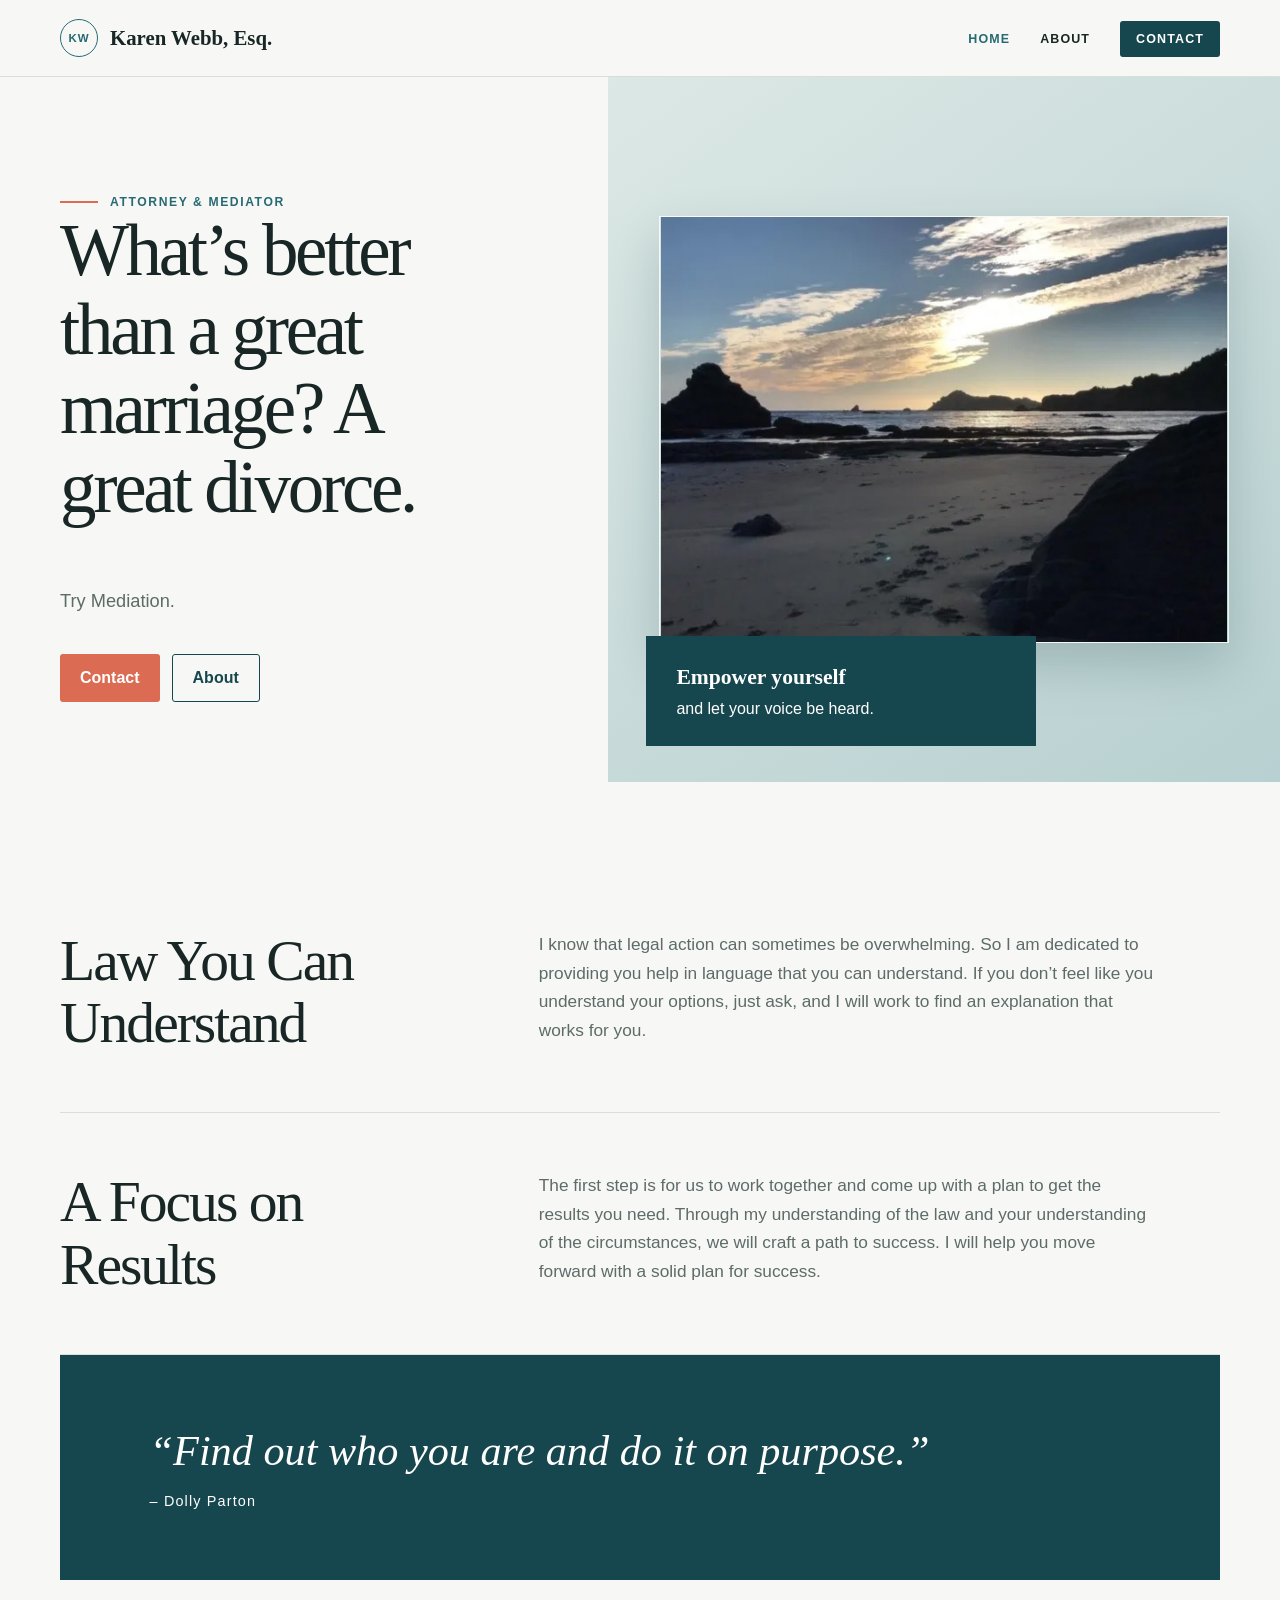
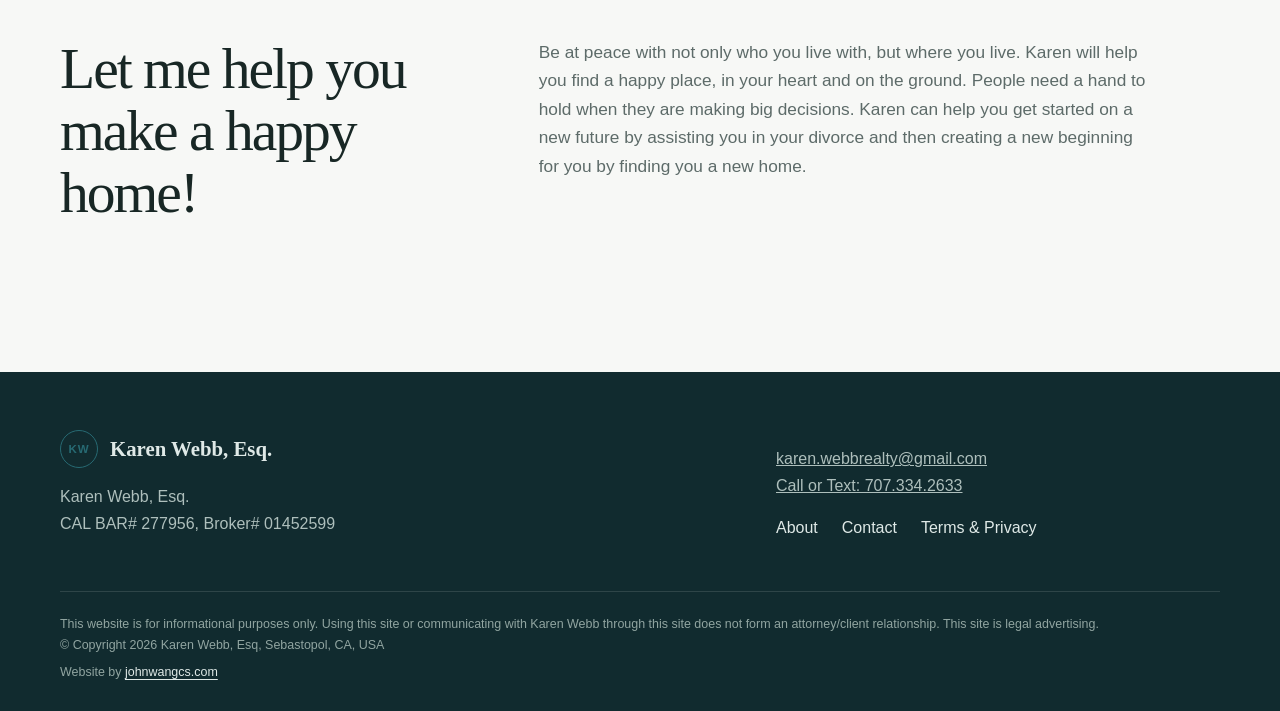
==== index.html @ b5564cf0 "Add Karen Webb law site" ====
<!doctype html>
<html lang="en">
<head>
  <meta charset="utf-8">
  <meta name="viewport" content="width=device-width,initial-scale=1">
  <meta name="robots" content="noindex,nofollow">
  <title>Home | Karen Webb, Esq</title>
  <meta name="description" content="Karen Webb, Esq. is an attorney and mediator serving Sebastopol, California.">
  <link rel="icon" href="assets/images/cropped-karen-webb-law-ico-32x32.png">
  <link rel="stylesheet" href="assets/style.css">
</head>
<body>
<a class="skip" href="#main">Skip to main content</a>
<header class="site-header"><div class="wrap nav-row">
  <a class="brand" href="index.html"><span class="brand-mark">KW</span>Karen Webb, Esq.</a>
  <button class="menu" aria-expanded="false" aria-controls="nav">Menu</button>
  <nav class="nav" id="nav" aria-label="Primary"><ul>
    <li><a href="index.html" aria-current="page">Home</a></li><li><a href="about.html">About</a></li><li><a class="consult" href="contact.html">Contact</a></li>
  </ul></nav>
</div></header>
<main id="main">
  <section class="hero">
    <div class="hero-copy">
      <span class="kicker">Attorney &amp; Mediator</span>
      <h1>What’s better than a great marriage? A great divorce.</h1>
      <p class="lead">Try Mediation.</p>
      <div class="actions"><a class="button" href="contact.html">Contact</a><a class="button ghost" href="about.html">About</a></div>
    </div>
    <div class="hero-portrait hero-coast"><img src="assets/images/beach.jpg" alt="Beach"><div class="hero-note"><strong>Empower yourself</strong>and let your voice be heard.</div></div>
  </section>
  <section class="law-home-content"><div class="wrap">
    <article class="law-copy-block">
      <h2>Law You Can Understand</h2>
      <p>I know that legal action can sometimes be overwhelming. So I am dedicated to providing you help in language that you can understand. If you don’t feel like you understand your options, just ask, and I will work to find an explanation that works for you.</p>
    </article>
    <article class="law-copy-block">
      <h2>A Focus on Results</h2>
      <p>The first step is for us to work together and come up with a plan to get the results you need. Through my understanding of the law and your understanding of the circumstances, we will craft a path to success. I will help you move forward with a solid plan for success.</p>
    </article>
    <blockquote class="law-home-quote"><em>“Find out who you are and do it on purpose.”</em><cite>– Dolly Parton</cite></blockquote>
    <article class="law-copy-block happy-home-block">
      <h2>Let me help you make a happy home!</h2>
      <p>Be at peace with not only who you live with, but where you live. Karen will help you find a happy place, in your heart and on the ground. People need a hand to hold when they are making big decisions. Karen can help you get started on a new future by assisting you in your divorce and then creating a new beginning for you by finding you a new home.</p>
    </article>
  </div></section>
</main>
<footer class="site-footer"><div class="wrap"><div class="footer-grid">
  <div><a class="brand" href="index.html"><span class="brand-mark">KW</span>Karen Webb, Esq.</a><p>Karen Webb, Esq.<br>CAL BAR# 277956, Broker# 01452599</p></div>
  <div><p><a href="mailto:karen.webbrealty@gmail.com">karen.webbrealty@gmail.com</a><br><a href="tel:+17073342633">Call or Text: 707.334.2633</a></p><div class="footer-links"><a href="about.html">About</a><a href="contact.html">Contact</a><a href="terms-privacy.html">Terms &amp; Privacy</a></div></div>
</div><div class="fine">This website is for informational purposes only. Using this site or communicating with Karen Webb through this site does not form an attorney/client relationship. This site is legal advertising.<br>© Copyright 2026 Karen Webb, Esq, Sebastopol, CA, USA</div></div></footer>
<script src="assets/site.js" defer></script>
</body></html>
---- assets/style.css ----
:root{--paper:#f7f8f6;--white:#fff;--ink:#182725;--muted:#5d6b69;--blue:#276a73;--blue-dark:#17474e;--sky:#dcebed;--coral:#dc6b54;--line:#d7dfdc;--shadow:0 18px 50px rgba(24,39,37,.11);--serif:Georgia,"Times New Roman",serif;--sans:"Avenir Next",Avenir,"Segoe UI",sans-serif;--max:1160px}
*{box-sizing:border-box}html{scroll-behavior:smooth}body{margin:0;background:var(--paper);color:var(--ink);font-family:var(--sans);line-height:1.65;-webkit-font-smoothing:antialiased}img{display:block;max-width:100%}a{color:inherit}.wrap{width:min(var(--max),calc(100% - 40px));margin:auto}.skip{position:absolute;left:-9999px;top:0;background:var(--ink);color:#fff;padding:12px 18px;z-index:99}.skip:focus{left:0}.site-header{position:sticky;top:0;z-index:20;background:rgba(247,248,246,.94);backdrop-filter:blur(12px);border-bottom:1px solid var(--line)}.nav-row{min-height:76px;display:flex;align-items:center;justify-content:space-between;gap:28px}.brand{display:flex;align-items:center;gap:12px;text-decoration:none;font-family:var(--serif);font-size:1.3rem;font-weight:700}.brand-mark{width:38px;height:38px;border:1px solid var(--blue);border-radius:50%;display:grid;place-items:center;color:var(--blue);font-family:var(--sans);font-size:.72rem;letter-spacing:.08em}.nav ul{display:flex;align-items:center;gap:30px;list-style:none;margin:0;padding:0}.nav a{text-decoration:none;font-size:.78rem;font-weight:700;letter-spacing:.09em;text-transform:uppercase}.nav a:hover,.nav a[aria-current=page]{color:var(--blue)}.nav .consult{padding:11px 16px;background:var(--blue-dark);color:#fff;border-radius:3px}.nav .consult:hover{background:var(--blue);color:#fff}.menu{display:none;border:1px solid var(--line);background:#fff;border-radius:3px;padding:10px 12px;font:inherit;font-weight:700}.hero{display:grid;grid-template-columns:minmax(0,1.13fr) minmax(330px,.87fr);min-height:690px}.hero-copy{padding:clamp(70px,9vw,130px) max(40px,calc((100vw - var(--max))/2)) 80px max(20px,calc((100vw - var(--max))/2));display:flex;flex-direction:column;justify-content:center}.kicker{display:flex;align-items:center;gap:12px;color:var(--blue);font-weight:800;font-size:.76rem;letter-spacing:.13em;text-transform:uppercase}.kicker:before{content:"";width:38px;height:2px;background:var(--coral)}h1,h2,h3{font-family:var(--serif);line-height:1.08;margin:0 0 .55em}h1{font-size:clamp(3.2rem,7.2vw,6.8rem);font-weight:400;letter-spacing:-.045em;max-width:10ch}h2{font-size:clamp(2.2rem,4.5vw,4.5rem);font-weight:400;letter-spacing:-.035em}h3{font-size:1.45rem}.lead{max-width:57ch;color:var(--muted);font-size:1.14rem}.actions{display:flex;gap:12px;flex-wrap:wrap;margin-top:20px}.button{display:inline-flex;align-items:center;justify-content:center;min-height:48px;padding:0 20px;background:var(--coral);color:#fff;text-decoration:none;font-weight:800;border:0;border-radius:3px;cursor:pointer}.button:hover{background:#bd4f3b}.button.ghost{background:transparent;color:var(--blue-dark);border:1px solid var(--blue-dark)}.hero-portrait{position:relative;overflow:hidden;min-height:560px;background:var(--sky)}.hero-portrait img{width:100%;height:100%;object-fit:cover;object-position:50% 20%}.hero-note{position:absolute;left:0;bottom:0;background:var(--blue-dark);color:#fff;padding:24px 30px;width:min(390px,90%)}.hero-note strong{display:block;font-family:var(--serif);font-size:1.35rem}.path{padding:90px 0}.path-head{display:grid;grid-template-columns:.8fr 1.2fr;gap:60px;align-items:end;margin-bottom:50px}.path-head p{color:var(--muted);max-width:55ch}.notebook{display:grid;grid-template-columns:repeat(3,1fr);border-top:1px solid var(--line);border-bottom:1px solid var(--line)}.note{padding:34px 30px;border-right:1px solid var(--line)}.note:last-child{border:0}.note .label{color:var(--coral);font-weight:800;font-size:.72rem;letter-spacing:.12em;text-transform:uppercase}.note p{color:var(--muted)}.band{background:var(--blue-dark);color:#fff;padding:85px 0}.band h2{color:#fff;max-width:13ch}.band-grid{display:grid;grid-template-columns:1fr 1fr;gap:90px;align-items:center}.band p{color:rgba(255,255,255,.75)}.quote{font-family:var(--serif);font-size:clamp(1.8rem,3vw,3rem);line-height:1.25;border-left:3px solid var(--coral);padding-left:28px}.section{padding:90px 0}.intro-grid{display:grid;grid-template-columns:.75fr 1.25fr;gap:80px}.prose{max-width:760px}.prose p,.prose li{color:var(--muted)}.practice-list{display:grid;grid-template-columns:repeat(2,1fr);gap:14px;margin:30px 0}.practice{padding:20px;background:#fff;border-left:4px solid var(--blue);box-shadow:0 8px 24px rgba(24,39,37,.06);font-family:var(--serif);font-size:1.25rem}.image-panel{min-height:430px;position:relative;overflow:hidden}.image-panel img{width:100%;height:100%;object-fit:cover}.contact-grid{display:grid;grid-template-columns:.82fr 1.18fr;gap:70px}.contact-card{background:var(--blue-dark);color:#fff;padding:40px}.contact-card a{color:#fff}.contact-card p{color:rgba(255,255,255,.78)}form{display:grid;grid-template-columns:1fr 1fr;gap:18px}label{display:grid;gap:7px;font-weight:700;font-size:.85rem}.full{grid-column:1/-1}input,textarea{width:100%;border:1px solid var(--line);background:#fff;padding:13px 14px;font:inherit;border-radius:2px}textarea{min-height:150px;resize:vertical}input:focus,textarea:focus,.menu:focus,.button:focus,a:focus{outline:3px solid rgba(220,107,84,.35);outline-offset:3px}.form-status{grid-column:1/-1;margin:0;color:var(--blue-dark);font-weight:700}.legal{max-width:850px}.legal h2{font-size:2rem;margin-top:1.6em}.legal p,.legal li{color:var(--muted)}.site-footer{background:#112b2f;color:#dfe9e7;padding:58px 0 28px}.footer-grid{display:grid;grid-template-columns:1.2fr .8fr;gap:50px}.footer-grid p{color:#aebfbc}.footer-links{display:flex;gap:24px;flex-wrap:wrap}.footer-links a{text-decoration:none}.fine{border-top:1px solid rgba(255,255,255,.12);margin-top:38px;padding-top:22px;font-size:.78rem;color:#91a5a1}.reveal{opacity:1;transform:none}.reveal.visible{opacity:1;transform:none}@media(prefers-reduced-motion:reduce){*{scroll-behavior:auto!important}.reveal{opacity:1;transform:none;transition:none}}@media(max-width:820px){.menu{display:block}.nav{position:absolute;top:76px;left:0;right:0;background:var(--paper);border-bottom:1px solid var(--line);padding:20px;display:none}.nav.open{display:block}.nav ul{display:grid;gap:14px}.nav .consult{display:block;text-align:center}.hero{grid-template-columns:1fr}.hero-copy{padding:70px 20px}.hero-portrait{min-height:520px}.path-head,.band-grid,.intro-grid,.contact-grid,.footer-grid{grid-template-columns:1fr;gap:36px}.notebook{grid-template-columns:1fr}.note{border-right:0;border-bottom:1px solid var(--line)}.practice-list{grid-template-columns:1fr}form{grid-template-columns:1fr}.full{grid-column:auto}}@media(max-width:480px){.wrap{width:min(var(--max),calc(100% - 28px))}h1{font-size:3rem}.hero-portrait{min-height:430px}.section,.path{padding:65px 0}}

.hero h1{font-size:clamp(3rem,5.7vw,5.6rem);max-width:12ch}.hero-coast img{object-position:center}.portrait-panel{margin-top:2rem;min-height:360px}.portrait-panel img{object-position:center 20%}.name-fields{border:0;padding:0;margin:0;display:grid;grid-template-columns:1fr 1fr;gap:18px}.name-fields legend{font-weight:700;font-size:.85rem;margin-bottom:7px}.name-fields span,label span{font-weight:400;color:var(--muted)}
@media(max-width:820px){.name-fields{grid-template-columns:1fr}.hero h1{font-size:clamp(2.9rem,13vw,4.7rem)}}

.law-home-content{padding:90px 0}.law-copy-block{display:grid;grid-template-columns:minmax(260px,.75fr) minmax(0,1.25fr);gap:70px;padding:58px 0;border-bottom:1px solid var(--line);align-items:start}.law-copy-block h2{margin:0}.law-copy-block p{margin:0;color:var(--muted);font-size:1.08rem;max-width:64ch}.law-home-quote{margin:0;padding:70px clamp(24px,7vw,90px);background:var(--blue-dark);color:#fff;font-family:var(--serif);font-size:clamp(1.7rem,3.3vw,3.1rem);line-height:1.25}.law-home-quote cite{display:block;margin-top:14px;font-family:var(--sans);font-size:.9rem;font-style:normal;letter-spacing:.08em}.happy-home-block{border-bottom:0}@media(max-width:820px){.law-home-content{padding:50px 0}.law-copy-block{grid-template-columns:1fr;gap:18px;padding:42px 0}.law-home-quote{padding:48px 24px}}

/* Preserve the complete 4:3 coastline composition in an intentional frame. */
.hero:has(.hero-coast){grid-template-columns:minmax(0,.95fr) minmax(420px,1.05fr);min-height:620px}
.hero-coast{display:grid;place-items:center;min-height:620px;padding:clamp(34px,4vw,58px);background:linear-gradient(145deg,#dce8e5 0%,#b8d0d1 100%)}
.hero-coast img{width:100%;height:auto;aspect-ratio:4/3;object-fit:contain;object-position:center;border:1px solid rgba(255,255,255,.78);box-shadow:0 22px 48px rgba(17,54,59,.2)}
.hero-coast .hero-note{left:clamp(18px,3vw,44px);bottom:clamp(18px,3vw,36px)}
.site-credit{display:inline-block;margin-top:.45rem}.site-credit a{text-decoration:underline;text-underline-offset:3px;color:#dfe9e7}
@media(max-width:820px){.hero:has(.hero-coast){grid-template-columns:1fr;min-height:auto}.hero-coast{min-height:auto;padding:24px 20px 78px}.hero-coast img{height:auto}.hero-coast .hero-note{left:20px;bottom:20px;width:calc(100% - 40px)}}
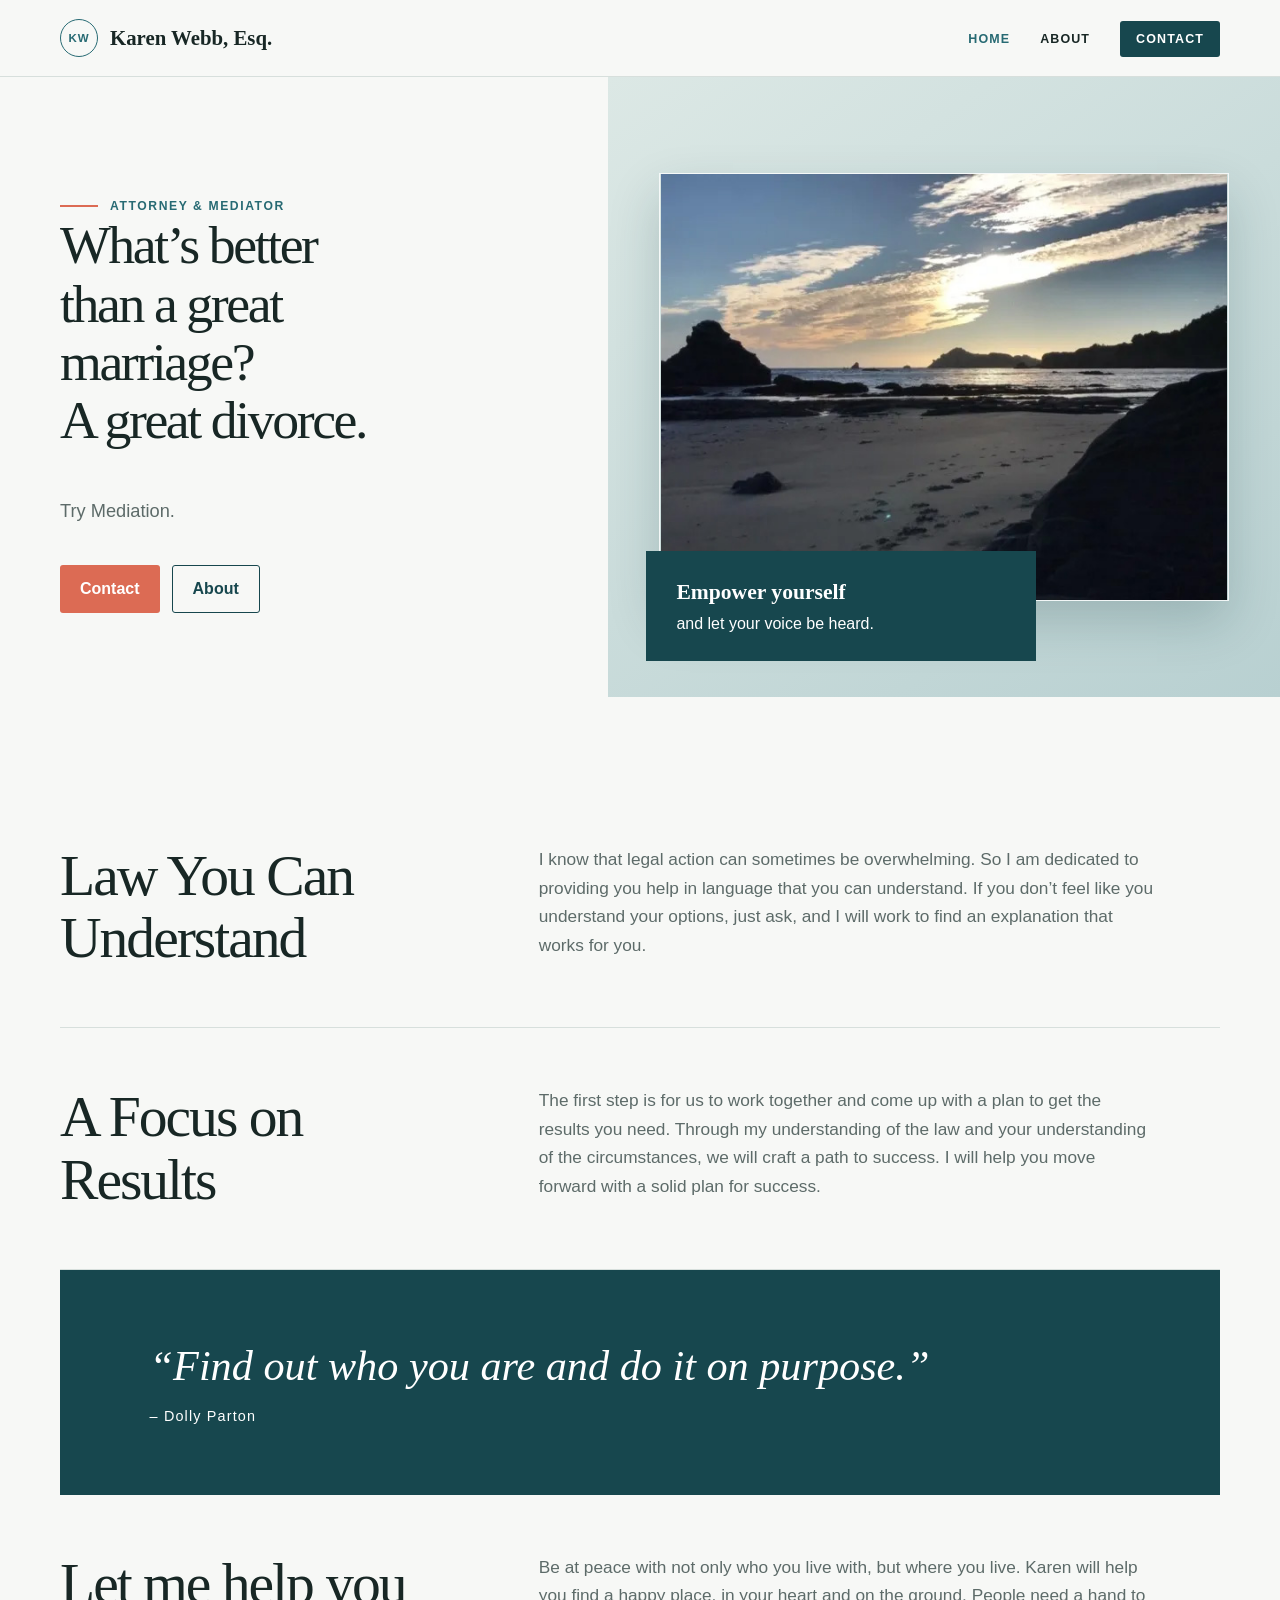
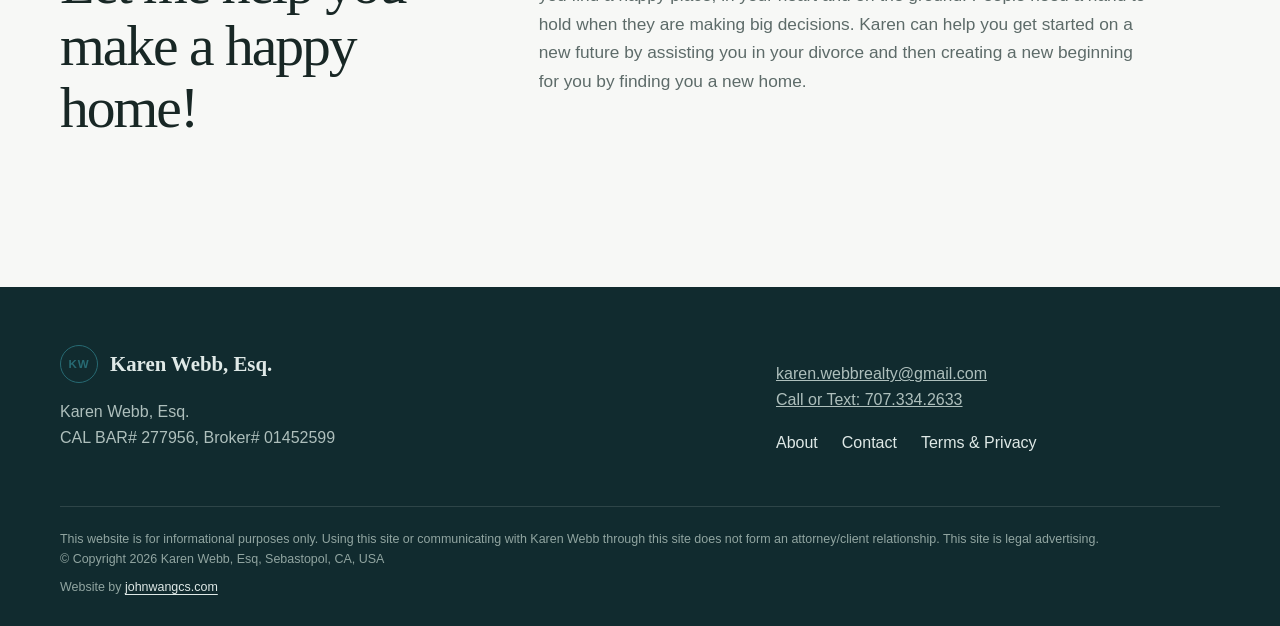
==== commit 502e5bdb: "Fix non-breaking space in heading text Replaced non-breaking space with a regular space in the headi" ====
--- a/index.html
+++ b/index.html
@@ -22,7 +22,7 @@
   <section class="hero">
     <div class="hero-copy">
       <span class="kicker">Attorney &amp; Mediator</span>
-      <h1>What’s better than a great marriage? A great divorce.</h1>
+      <h1>What’s better than a great marriage? A&nbsp;great divorce.</h1>
       <p class="lead">Try Mediation.</p>
       <div class="actions"><a class="button" href="contact.html">Contact</a><a class="button ghost" href="about.html">About</a></div>
     </div>
@@ -50,3 +50,4 @@
 </div><div class="fine">This website is for informational purposes only. Using this site or communicating with Karen Webb through this site does not form an attorney/client relationship. This site is legal advertising.<br>© Copyright 2026 Karen Webb, Esq, Sebastopol, CA, USA</div></div></footer>
 <script src="assets/site.js" defer></script>
 </body></html>
+
--- a/assets/style.css
+++ b/assets/style.css
@@ -13,3 +13,18 @@
 .hero-coast .hero-note{left:clamp(18px,3vw,44px);bottom:clamp(18px,3vw,36px)}
 .site-credit{display:inline-block;margin-top:.45rem}.site-credit a{text-decoration:underline;text-underline-offset:3px;color:#dfe9e7}
 @media(max-width:820px){.hero:has(.hero-coast){grid-template-columns:1fr;min-height:auto}.hero-coast{min-height:auto;padding:24px 20px 78px}.hero-coast img{height:auto}.hero-coast .hero-note{left:20px;bottom:20px;width:calc(100% - 40px)}}
+
+
+/* Hero headline fit.
+   The .hero-copy padding formula centres against the full viewport, but the
+   element sits in a grid column that is only ~47% of it, so both sides were
+   getting the full gutter. Above 1160px that crushed the headline (149px wide
+   at 1920px). Right padding is now a modest gap, and the font ceiling is sized
+   for the column that actually exists. Desktop only; mobile rules are unchanged. */
+@media (min-width: 821px) {
+  .hero-copy { padding-right: clamp(32px, 4vw, 72px); }
+  .hero h1 { font-size: clamp(2.8rem, 4.2vw, 4.4rem); }
+}
+
+/* Distribute headline lines evenly and avoid orphans at untested widths. */
+.hero h1 { text-wrap: balance; }
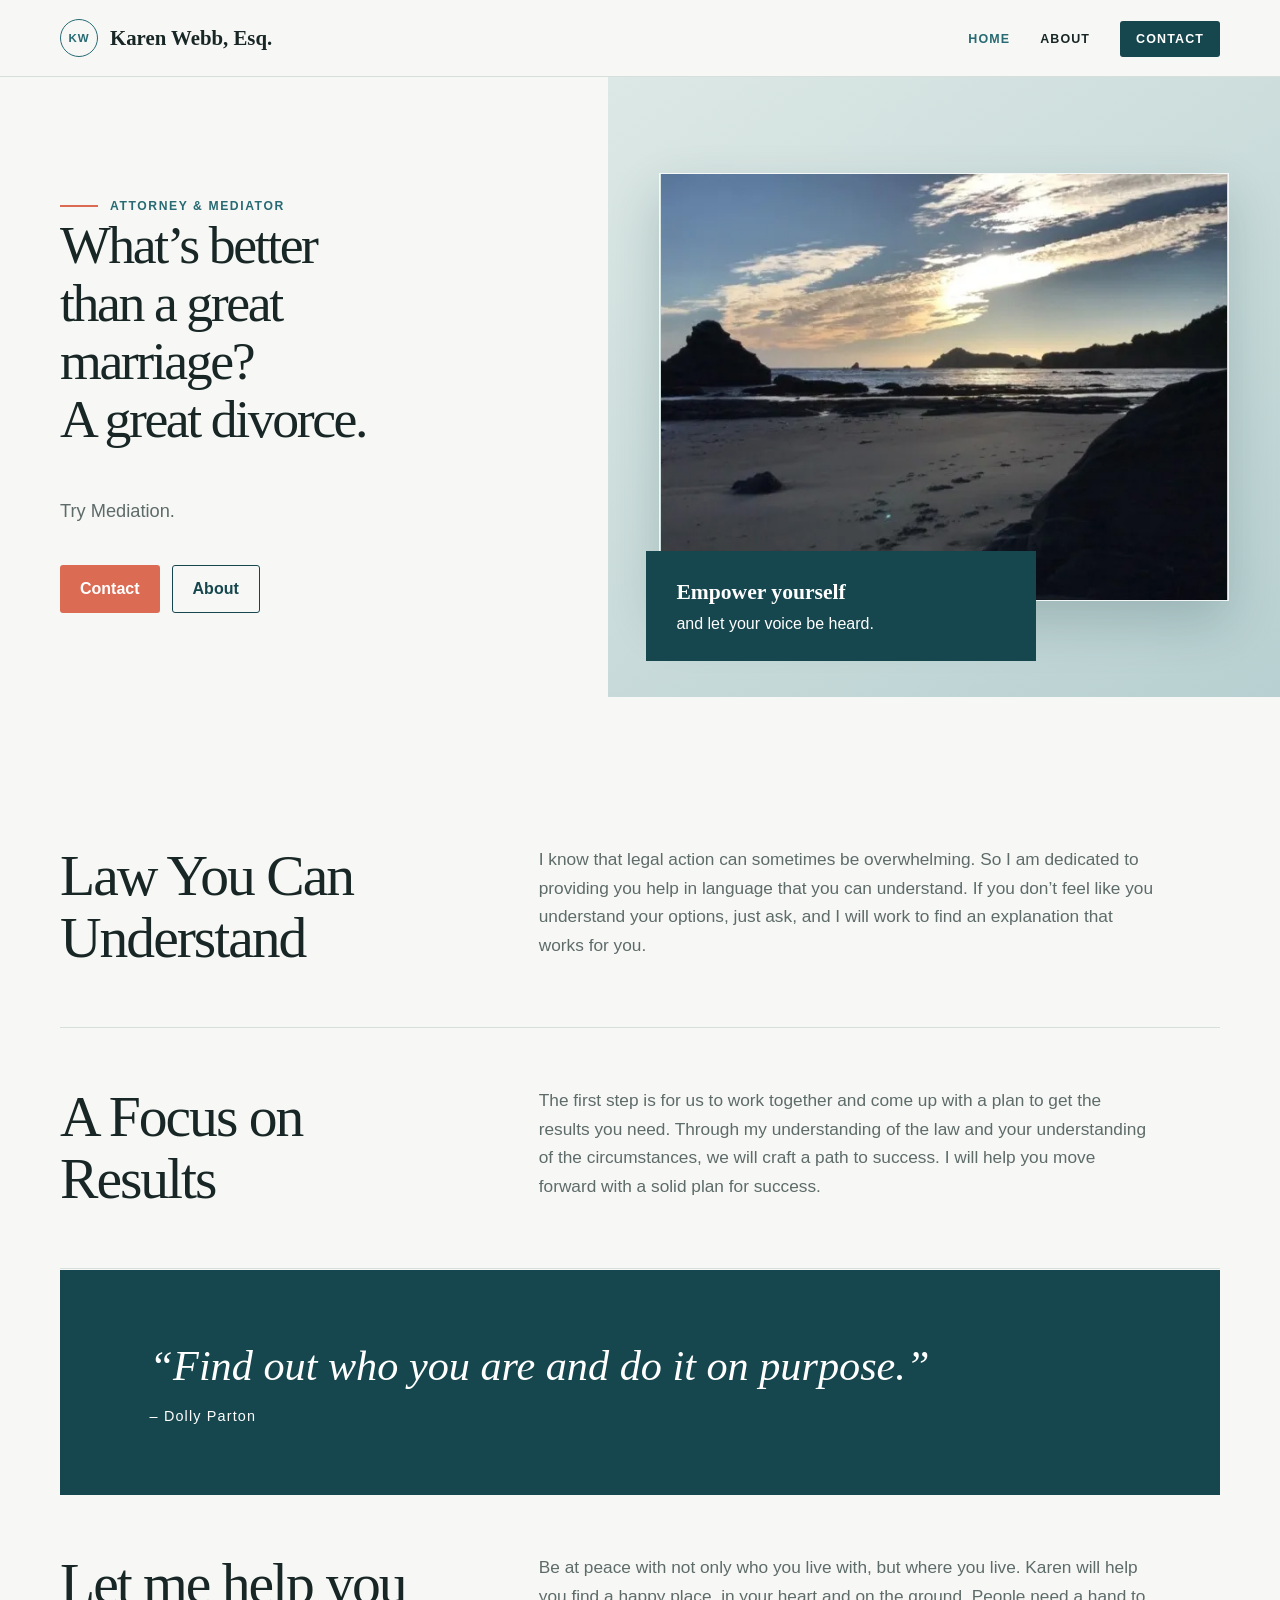
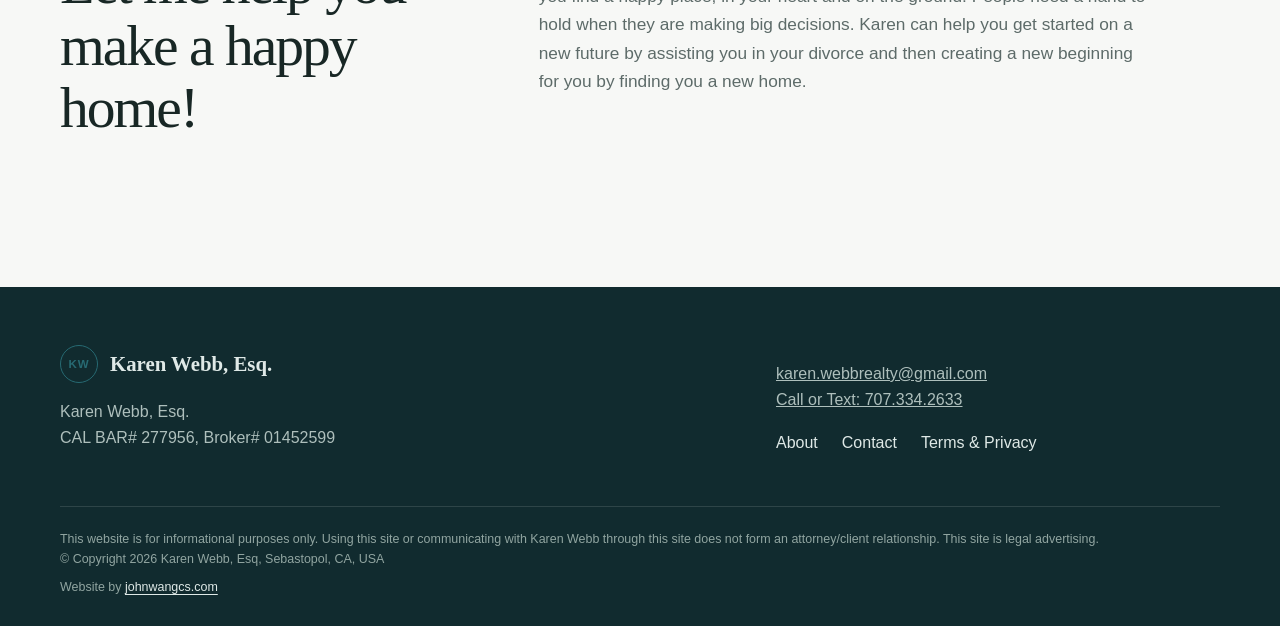
==== commit aff1afcc: "Add technical SEO foundation" ====
--- a/index.html
+++ b/index.html
@@ -3,11 +3,22 @@
 <head>
   <meta charset="utf-8">
   <meta name="viewport" content="width=device-width,initial-scale=1">
-  <meta name="robots" content="noindex,nofollow">
   <title>Home | Karen Webb, Esq</title>
-  <meta name="description" content="Karen Webb, Esq. is an attorney and mediator serving Sebastopol, California.">
+  <meta name="description" content="Karen Webb, Esq. is an attorney and mediator serving Sebastopol and Sonoma County, California.">
   <link rel="icon" href="assets/images/cropped-karen-webb-law-ico-32x32.png">
   <link rel="stylesheet" href="assets/style.css">
+<link rel="canonical" href="https://karenwebblaw.com/">
+<meta property="og:type" content="website">
+<meta property="og:site_name" content="Karen Webb, Esq.">
+<meta property="og:title" content="Home | Karen Webb, Esq">
+<meta property="og:description" content="Karen Webb, Esq. is an attorney and mediator serving Sebastopol and Sonoma County, California.">
+<meta property="og:url" content="https://karenwebblaw.com/">
+<meta property="og:image" content="https://karenwebblaw.com/assets/images/beach.jpg">
+<meta name="twitter:card" content="summary_large_image">
+<meta name="twitter:title" content="Home | Karen Webb, Esq">
+<meta name="twitter:description" content="Karen Webb, Esq. is an attorney and mediator serving Sebastopol and Sonoma County, California.">
+<meta name="twitter:image" content="https://karenwebblaw.com/assets/images/beach.jpg">
+<script type="application/ld+json">{"name":"Karen Webb, Esq.","url":"https://karenwebblaw.com/","image":"https://karenwebblaw.com/assets/images/beach.jpg","@type":"LegalService","@context":"https://schema.org","address":{"@type":"PostalAddress","addressRegion":"CA","addressLocality":"Sebastopol","addressCountry":"US"}}</script>
 </head>
 <body>
 <a class="skip" href="#main">Skip to main content</a>
@@ -51,3 +62,5 @@
 <script src="assets/site.js" defer></script>
 </body></html>
 
+
+
--- a/assets/style.css
+++ b/assets/style.css
@@ -1,8 +1,15 @@
-:root{--paper:#f7f8f6;--white:#fff;--ink:#182725;--muted:#5d6b69;--blue:#276a73;--blue-dark:#17474e;--sky:#dcebed;--coral:#dc6b54;--line:#d7dfdc;--shadow:0 18px 50px rgba(24,39,37,.11);--serif:Georgia,"Times New Roman",serif;--sans:"Avenir Next",Avenir,"Segoe UI",sans-serif;--max:1160px}
+:root{--paper:#f7f8f6;--white:#fff;--ink:#182725;--muted:#5d6b69;--blue:#276a73;--blue-dark:#17474e;--sky:#dcebed;--coral:#dc6b54;--line:#d7dfdc;--shadow:0 18px 50px rgba(24,39,37,.11);--serif:Georgia,"Times New Roman",serif;--sans:"Avenir Next",Avenir,"Segoe UI",sans-serif;--max:1160px}.section>.wrap>.contact-card{max-width:620px}
 *{box-sizing:border-box}html{scroll-behavior:smooth}body{margin:0;background:var(--paper);color:var(--ink);font-family:var(--sans);line-height:1.65;-webkit-font-smoothing:antialiased}img{display:block;max-width:100%}a{color:inherit}.wrap{width:min(var(--max),calc(100% - 40px));margin:auto}.skip{position:absolute;left:-9999px;top:0;background:var(--ink);color:#fff;padding:12px 18px;z-index:99}.skip:focus{left:0}.site-header{position:sticky;top:0;z-index:20;background:rgba(247,248,246,.94);backdrop-filter:blur(12px);border-bottom:1px solid var(--line)}.nav-row{min-height:76px;display:flex;align-items:center;justify-content:space-between;gap:28px}.brand{display:flex;align-items:center;gap:12px;text-decoration:none;font-family:var(--serif);font-size:1.3rem;font-weight:700}.brand-mark{width:38px;height:38px;border:1px solid var(--blue);border-radius:50%;display:grid;place-items:center;color:var(--blue);font-family:var(--sans);font-size:.72rem;letter-spacing:.08em}.nav ul{display:flex;align-items:center;gap:30px;list-style:none;margin:0;padding:0}.nav a{text-decoration:none;font-size:.78rem;font-weight:700;letter-spacing:.09em;text-transform:uppercase}.nav a:hover,.nav a[aria-current=page]{color:var(--blue)}.nav .consult{padding:11px 16px;background:var(--blue-dark);color:#fff;border-radius:3px}.nav .consult:hover{background:var(--blue);color:#fff}.menu{display:none;border:1px solid var(--line);background:#fff;border-radius:3px;padding:10px 12px;font:inherit;font-weight:700}.hero{display:grid;grid-template-columns:minmax(0,1.13fr) minmax(330px,.87fr);min-height:690px}.hero-copy{padding:clamp(70px,9vw,130px) max(40px,calc((100vw - var(--max))/2)) 80px max(20px,calc((100vw - var(--max))/2));display:flex;flex-direction:column;justify-content:center}.kicker{display:flex;align-items:center;gap:12px;color:var(--blue);font-weight:800;font-size:.76rem;letter-spacing:.13em;text-transform:uppercase}.kicker:before{content:"";width:38px;height:2px;background:var(--coral)}h1,h2,h3{font-family:var(--serif);line-height:1.08;margin:0 0 .55em}h1{font-size:clamp(3.2rem,7.2vw,6.8rem);font-weight:400;letter-spacing:-.045em;max-width:10ch}h2{font-size:clamp(2.2rem,4.5vw,4.5rem);font-weight:400;letter-spacing:-.035em}h3{font-size:1.45rem}.lead{max-width:57ch;color:var(--muted);font-size:1.14rem}.actions{display:flex;gap:12px;flex-wrap:wrap;margin-top:20px}.button{display:inline-flex;align-items:center;justify-content:center;min-height:48px;padding:0 20px;background:var(--coral);color:#fff;text-decoration:none;font-weight:800;border:0;border-radius:3px;cursor:pointer}.button:hover{background:#bd4f3b}.button.ghost{background:transparent;color:var(--blue-dark);border:1px solid var(--blue-dark)}.hero-portrait{position:relative;overflow:hidden;min-height:560px;background:var(--sky)}.hero-portrait img{width:100%;height:100%;object-fit:cover;object-position:50% 20%}.hero-note{position:absolute;left:0;bottom:0;background:var(--blue-dark);color:#fff;padding:24px 30px;width:min(390px,90%)}.hero-note strong{display:block;font-family:var(--serif);font-size:1.35rem}.path{padding:90px 0}.path-head{display:grid;grid-template-columns:.8fr 1.2fr;gap:60px;align-items:end;margin-bottom:50px}.path-head p{color:var(--muted);max-width:55ch}.notebook{display:grid;grid-template-columns:repeat(3,1fr);border-top:1px solid var(--line);border-bottom:1px solid var(--line)}.note{padding:34px 30px;border-right:1px solid var(--line)}.note:last-child{border:0}.note .label{color:var(--coral);font-weight:800;font-size:.72rem;letter-spacing:.12em;text-transform:uppercase}.note p{color:var(--muted)}.band{background:var(--blue-dark);color:#fff;padding:85px 0}.band h2{color:#fff;max-width:13ch}.band-grid{display:grid;grid-template-columns:1fr 1fr;gap:90px;align-items:center}.band p{color:rgba(255,255,255,.75)}.quote{font-family:var(--serif);font-size:clamp(1.8rem,3vw,3rem);line-height:1.25;border-left:3px solid var(--coral);padding-left:28px}.section{padding:90px 0}.intro-grid{display:grid;grid-template-columns:.75fr 1.25fr;gap:80px}.prose{max-width:760px}.prose p,.prose li{color:var(--muted)}.practice-list{display:grid;grid-template-columns:repeat(2,1fr);gap:14px;margin:30px 0}.practice{padding:20px;background:#fff;border-left:4px solid var(--blue);box-shadow:0 8px 24px rgba(24,39,37,.06);font-family:var(--serif);font-size:1.25rem}.image-panel{min-height:430px;position:relative;overflow:hidden}.image-panel img{width:100%;height:100%;object-fit:cover}.contact-grid{display:grid;grid-template-columns:.82fr 1.18fr;gap:70px}.contact-card{background:var(--blue-dark);color:#fff;padding:40px}.contact-card a{color:#fff}.contact-card p{color:rgba(255,255,255,.78)}form{display:grid;grid-template-columns:1fr 1fr;gap:18px}label{display:grid;gap:7px;font-weight:700;font-size:.85rem}.full{grid-column:1/-1}input,textarea{width:100%;border:1px solid var(--line);background:#fff;padding:13px 14px;font:inherit;border-radius:2px}textarea{min-height:150px;resize:vertical}input:focus,textarea:focus,.menu:focus,.button:focus,a:focus{outline:3px solid rgba(220,107,84,.35);outline-offset:3px}.form-status{grid-column:1/-1;margin:0;color:var(--blue-dark);font-weight:700}.legal{max-width:850px}.legal h2{font-size:2rem;margin-top:1.6em}.legal p,.legal li{color:var(--muted)}.site-footer{background:#112b2f;color:#dfe9e7;padding:58px 0 28px}.footer-grid{display:grid;grid-template-columns:1.2fr .8fr;gap:50px}.footer-grid p{color:#aebfbc}.footer-links{display:flex;gap:24px;flex-wrap:wrap}.footer-links a{text-decoration:none}.fine{border-top:1px solid rgba(255,255,255,.12);margin-top:38px;padding-top:22px;font-size:.78rem;color:#91a5a1}.reveal{opacity:1;transform:none}.reveal.visible{opacity:1;transform:none}@media(prefers-reduced-motion:reduce){*{scroll-behavior:auto!important}.reveal{opacity:1;transform:none;transition:none}}@media(max-width:820px){.menu{display:block}.nav{position:absolute;top:76px;left:0;right:0;background:var(--paper);border-bottom:1px solid var(--line);padding:20px;display:none}.nav.open{display:block}.nav ul{display:grid;gap:14px}.nav .consult{display:block;text-align:center}.hero{grid-template-columns:1fr}.hero-copy{padding:70px 20px}.hero-portrait{min-height:520px}.path-head,.band-grid,.intro-grid,.contact-grid,.footer-grid{grid-template-columns:1fr;gap:36px}.notebook{grid-template-columns:1fr}.note{border-right:0;border-bottom:1px solid var(--line)}.practice-list{grid-template-columns:1fr}form{grid-template-columns:1fr}.full{grid-column:auto}}@media(max-width:480px){.wrap{width:min(var(--max),calc(100% - 28px))}h1{font-size:3rem}.hero-portrait{min-height:430px}.section,.path{padding:65px 0}}
 
 .hero h1{font-size:clamp(3rem,5.7vw,5.6rem);max-width:12ch}.hero-coast img{object-position:center}.portrait-panel{margin-top:2rem;min-height:360px}.portrait-panel img{object-position:center 20%}.name-fields{border:0;padding:0;margin:0;display:grid;grid-template-columns:1fr 1fr;gap:18px}.name-fields legend{font-weight:700;font-size:.85rem;margin-bottom:7px}.name-fields span,label span{font-weight:400;color:var(--muted)}
 @media(max-width:820px){.name-fields{grid-template-columns:1fr}.hero h1{font-size:clamp(2.9rem,13vw,4.7rem)}}
+
+/* About page: keep Karen's professional title readable beside the portrait. */
+.intro-grid{grid-template-columns:minmax(300px,.88fr) minmax(0,1.12fr);gap:clamp(42px,6vw,76px)}
+.intro-grid>div:first-child h1{max-width:none;font-size:clamp(2.45rem,3.35vw,4.15rem);line-height:1.04;letter-spacing:-.04em;text-wrap:balance}
+.intro-grid .prose h2{font-size:clamp(2rem,3vw,3.15rem);line-height:1.12}
+.portrait-panel{margin-top:1.4rem;min-height:clamp(320px,31vw,440px)}
+@media(max-width:820px){.intro-grid{grid-template-columns:1fr;gap:36px}.intro-grid>div:first-child h1{font-size:clamp(2.35rem,9vw,3.6rem);max-width:15ch}.portrait-panel{min-height:360px}}
 
 .law-home-content{padding:90px 0}.law-copy-block{display:grid;grid-template-columns:minmax(260px,.75fr) minmax(0,1.25fr);gap:70px;padding:58px 0;border-bottom:1px solid var(--line);align-items:start}.law-copy-block h2{margin:0}.law-copy-block p{margin:0;color:var(--muted);font-size:1.08rem;max-width:64ch}.law-home-quote{margin:0;padding:70px clamp(24px,7vw,90px);background:var(--blue-dark);color:#fff;font-family:var(--serif);font-size:clamp(1.7rem,3.3vw,3.1rem);line-height:1.25}.law-home-quote cite{display:block;margin-top:14px;font-family:var(--sans);font-size:.9rem;font-style:normal;letter-spacing:.08em}.happy-home-block{border-bottom:0}@media(max-width:820px){.law-home-content{padding:50px 0}.law-copy-block{grid-template-columns:1fr;gap:18px;padding:42px 0}.law-home-quote{padding:48px 24px}}
 
@@ -28,3 +35,8 @@
 
 /* Distribute headline lines evenly and avoid orphans at untested widths. */
 .hero h1 { text-wrap: balance; }
+/* Subtle scroll entrance motion shared across the Karen Webb sites. */
+@media (prefers-reduced-motion: no-preference){
+  .reveal{opacity:0;transform:translateY(24px);transition:opacity .8s cubic-bezier(.22,1,.36,1),transform .8s cubic-bezier(.22,1,.36,1);will-change:opacity,transform}
+  .reveal.visible{opacity:1;transform:none}
+}
